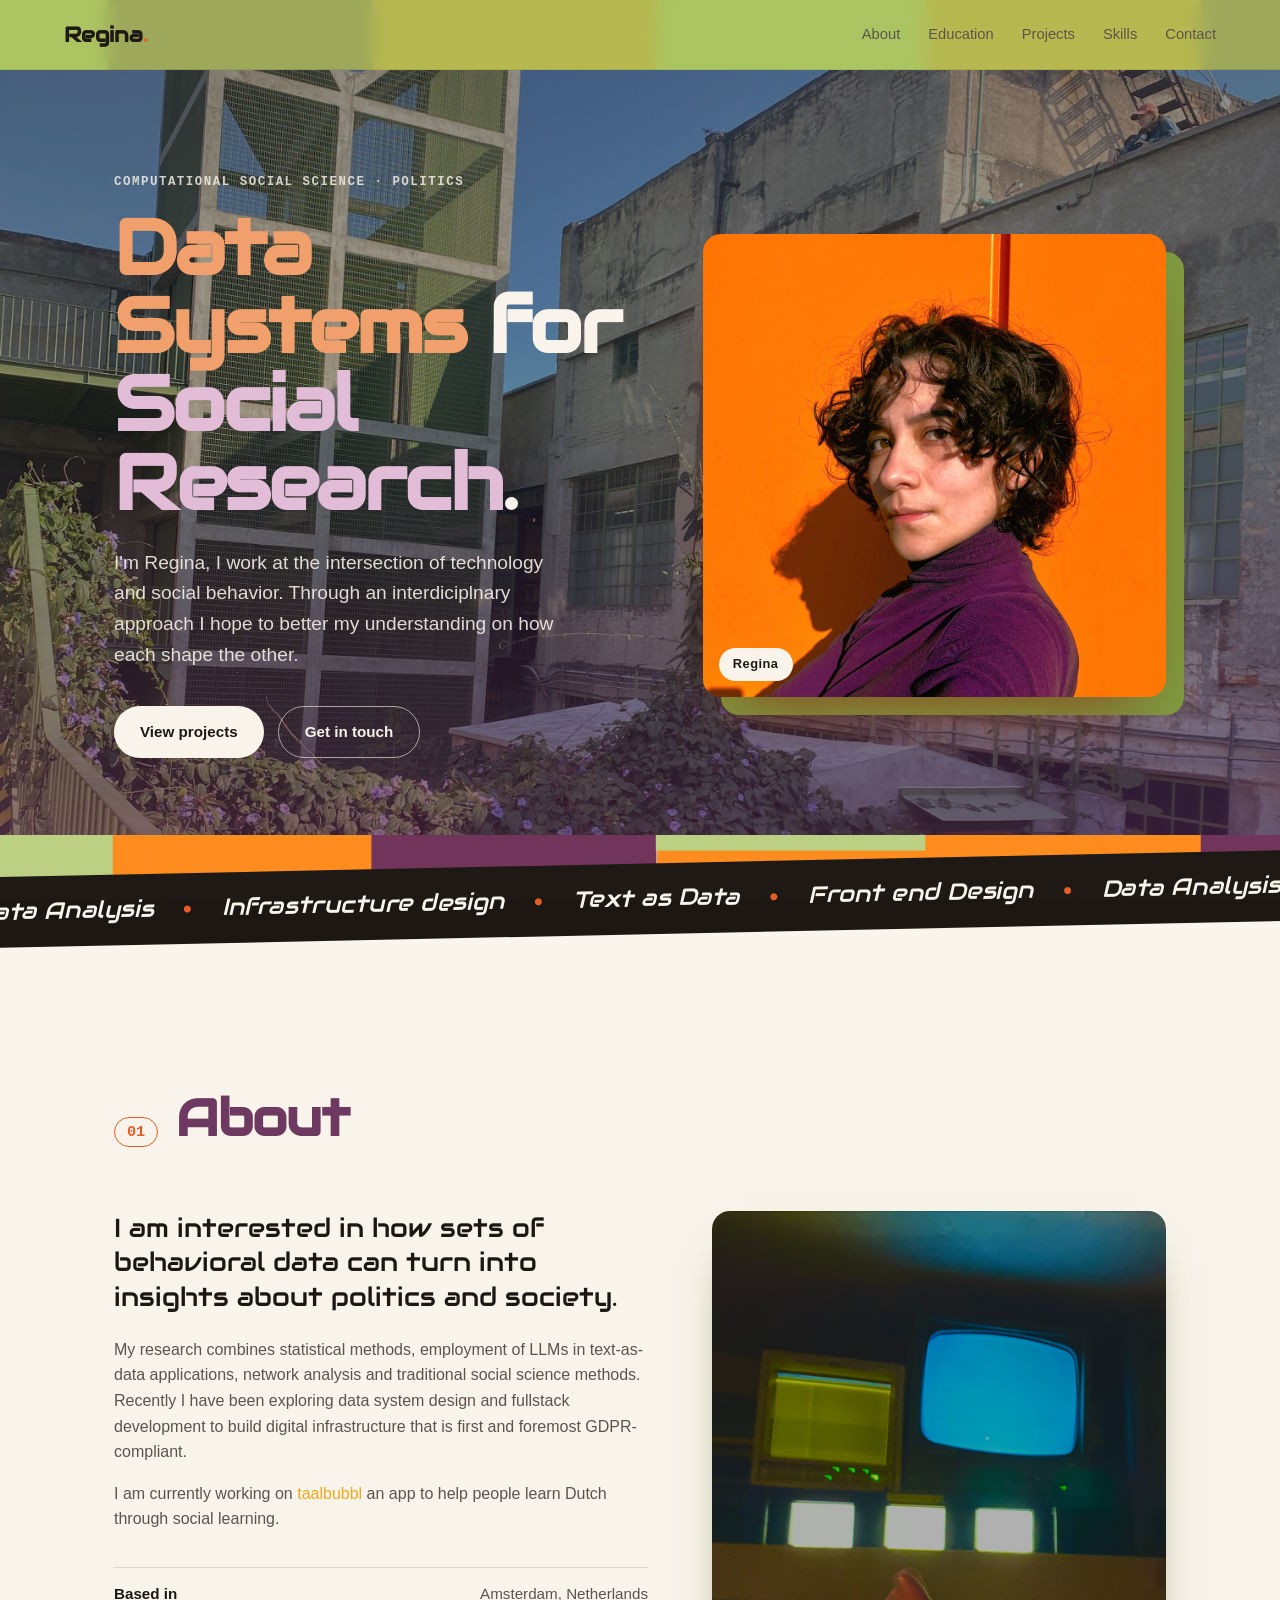
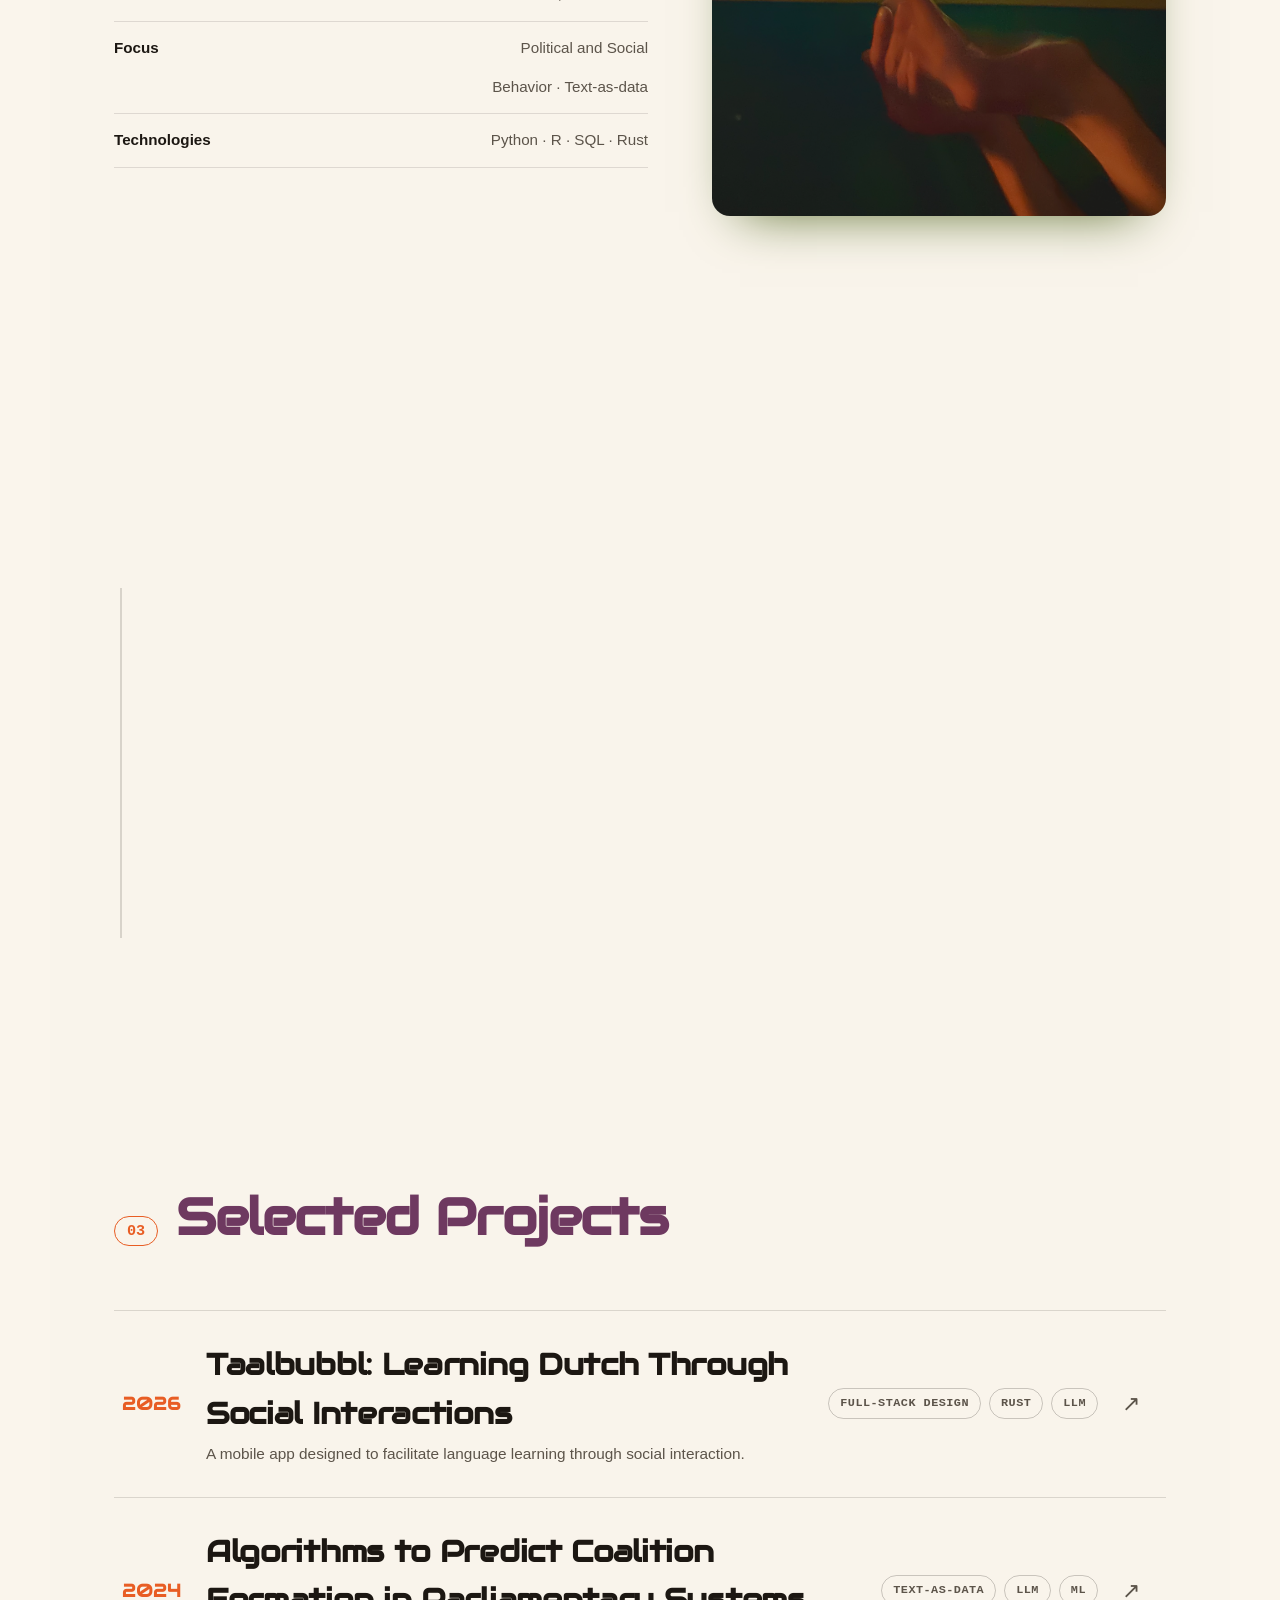
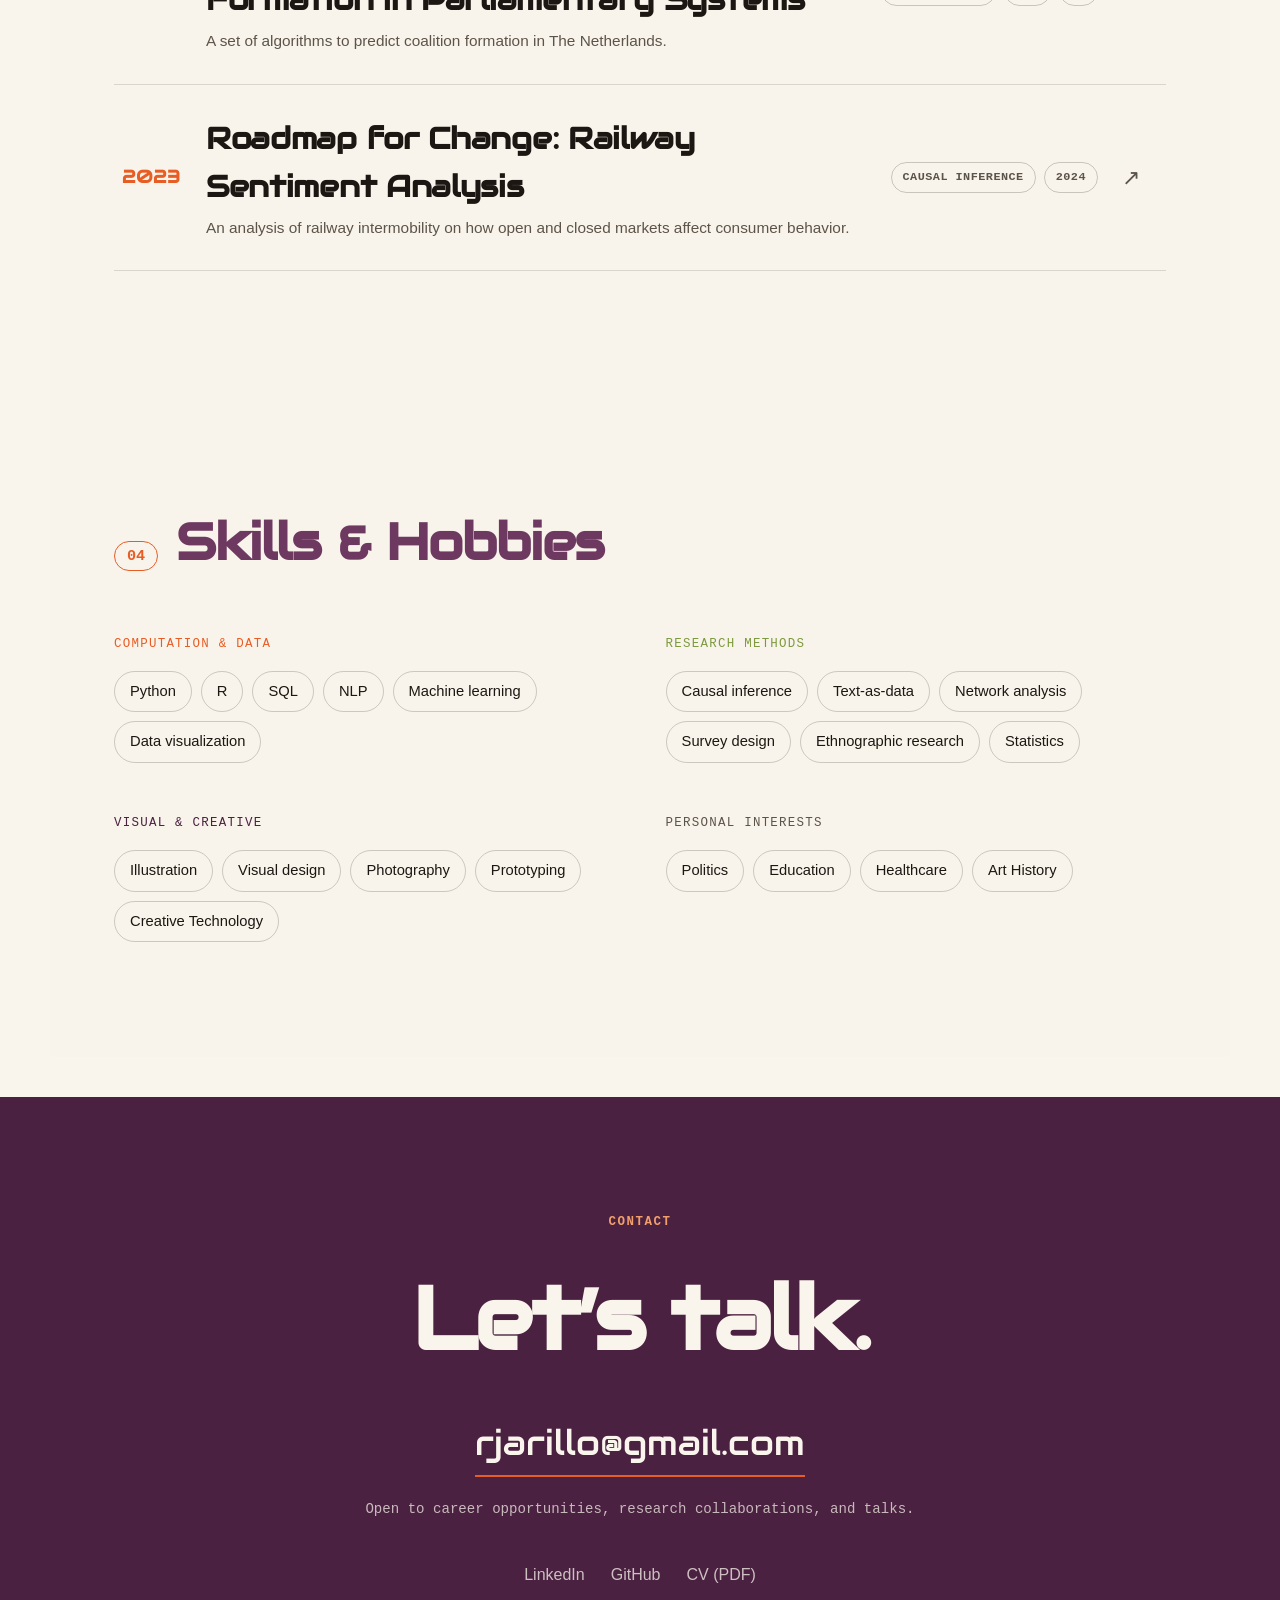
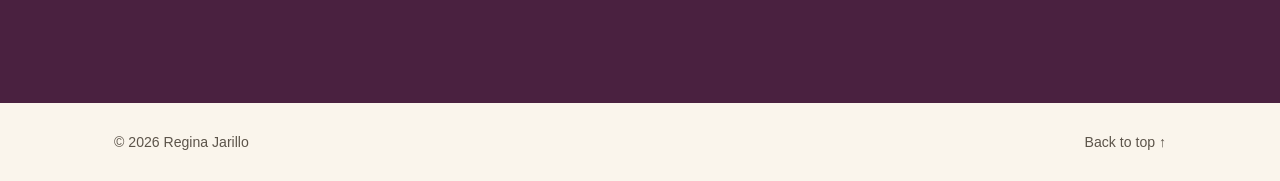
==== index.html @ 723997cf "Move site files to repo root and fix asset paths Moves index.html, styles.css, script.js, and comput" ====
<!DOCTYPE html>
<html lang="en">
<head>
  <meta charset="UTF-8" />
  <meta name="viewport" content="width=device-width, initial-scale=1.0" />
  <title>Regina — Computational Social Science & Politics</title>
  <meta name="description" content="Regina — researcher in computational social science and politics" />
<link rel="preconnect" href="https://fonts.googleapis.com">
<link rel="preconnect" href="https://fonts.gstatic.com" crossorigin>
<link href="https://fonts.googleapis.com/css2?family=Audiowide&display=swap" rel="stylesheet">
  <link rel="stylesheet" href="styles.css" />
</head>
<body>
  <!-- Ink cursor: a trail of dots melted together by an SVG gooey filter,
       so the cursor stretches like ink (technique from Ricardo Mendieta's
       "Ink Cursor"). Dots are generated in script.js. -->
  <svg class="goo-defs" width="0" height="0" aria-hidden="true">
    <defs>
      <filter id="goo">
        <feGaussianBlur in="SourceGraphic" stdDeviation="11" result="blur" />
        <feColorMatrix in="blur" mode="matrix"
          values="1 0 0 0 0  0 1 0 0 0  0 0 1 0 0  0 0 0 35 -15" result="goo" />
        <feComposite in="SourceGraphic" in2="goo" operator="atop" />
      </filter>
    </defs>
  </svg>
  <div class="ink" aria-hidden="true"></div>

  <!-- ===== NAV ===== -->
  <header class="nav" id="top">
 <a class="nav__brand" href="#">Regina<span>.</span></a>
    <nav class="nav__links" aria-label="Primary">
      <span class="nav__slider" aria-hidden="true"></span>
      <a href="#about">About</a>
      <a href="#education">Education</a>
      <a href="#projects">Projects</a>
      <a href="#skills">Skills</a>
      <a href="#contact">Contact</a>
    </nav>
    <button class="nav__toggle" aria-label="Toggle menu" aria-expanded="false">
      <span></span><span></span>
    </button>
  </header>

  <main>
    <!-- ===== HERO ===== (dark — building photo background) -->
    <section class="hero" id="hero" data-cursor="light">
      <div class="hero__inner">
        <div class="hero__text reveal">
          <p class="eyebrow">Computational Social Science · Politics</p>
          <h1 class="hero__title">
            
            <span class="ink-orange">Data Systems</span>
            <span class="ink-green"></span> for
            <span class="ink-purple">Social Research</span>.
          </h1>
          <p class="hero__lede">
            I'm Regina, I work at the intersection of technology and social behavior. Through an interdiciplnary approach I hope to better my understanding on how each shape the other.
          </p>
          <div class="hero__actions">
            <a class="btn btn--solid" href="#projects">View projects</a>
            <a class="btn btn--ghost" href="#contact">Get in touch</a>
          </div>
        </div>
        <figure class="hero__media reveal">
          <img src="assets/portrait.jpeg" alt="Portrait of Regina" />
          <figcaption>Regina</figcaption>
        </figure>
      </div>
    </section>

    <!-- ===== MARQUEE STRIP ===== -->
    <div class="marquee" aria-hidden="true">
      <div class="marquee__track">
        <span>Data Analysis</span><span class="dot">●</span>
        <span>Infrastructure design</span><span class="dot">●</span>
        <span>Text as Data</span><span class="dot">●</span>
        <span>Front end Design</span><span class="dot">●</span>
        <span>Data Analysis</span><span class="dot">●</span>
        <span>Political Behavior</span><span class="dot">●</span>
        <span>Text as Data</span><span class="dot">●</span>
        <span>Digital Systems</span><span class="dot">●</span>
      </div>
    </div>

    <!-- ===== ABOUT ===== -->
    <section class="about" id="about">
      <div class="section-head reveal">
        <span class="section-num">01</span>
        <h2>About</h2>
      </div>
      <div class="about__grid">
        <div class="about__body reveal">
          <p class="lead">
            I am interested in how
          sets of behavioral data can turn into insights about politics and society. 
          
    
          </p>
          <p>
            My research combines statistical methods, employment of LLMs in text-as-data applications, network
            analysis and traditional social science methods. Recently I have been exploring data system design and fullstack development to build digital infrastructure that is first and foremost GDPR-compliant.
          </p>
         <p>
  I am currently working on <a href="https://taalbubbl.org" style="color: #f4a81b;">taalbubbl</a> an app to help people learn Dutch through social learning.
</p>
          <ul class="about__facts">
            <li><strong>Based in</strong><span>Amsterdam, Netherlands</span></li>
            <li><strong>Focus</strong><span>Political and Social <Blockquote></Blockquote>Behavior · Text-as-data</span></li>
            <li><strong>Technologies</strong><span>Python · R · SQL · Rust</span></li>
          </ul>
        </div>
        <figure class="about__media reveal">
          <img src="computer.png" alt="Architectural detail — green tower and ivy" />

        </figure>
      </div>
    </section>

    <!-- ===== ACADEMIC TRAJECTORY (where & what I studied) ===== -->
    <section class="education" id="education">
      <div class="section-head reveal">
        <span class="section-num">02</span>
        <h2>Academic trajectory</h2>
      </div>
      <!-- EDIT each entry: years, degree, field, university, city, and a one-line
           note. Add/remove <li> blocks freely. Listed most recent first. -->
      <ol class="timeline">
        <li class="timeline__item reveal">
          <span class="timeline__year">2023 — 2026</span>
          <div class="timeline__body">
            <h3>BA, Computational Social Science</h3>
            <p class="timeline__place">University of Amsterdam · Amsterdam, Netherlands</p>
            <p class="timeline__note">Thesis: One Task a Day keeps English Away: How Facilitated L2 Contact via an App Affects Willingness to Communicate in Dutch</p>
          </div>
        </li>
        <li class="timeline__item reveal">
          <span class="timeline__year">2021 — 2023</span>
          <div class="timeline__body">
            <h3>BA, Political Science</h3>
            <p class="timeline__place">University of Amsterdam · Amsterdam, Netherlands</p>
            <p class="timeline__note"> Thesis: Affective Polarization Towards the Redistributive Role of State:
 A Study of Mexico’s Welfare Policy on Healthcare
</p>
          </div>
      </ol>
    </section>

    <!-- ===== SELECTED WORK ===== -->
    <section class="projects" id="projects">
      <div class="section-head reveal">
        <span class="section-num">03</span>
        <h2>Selected Projects</h2>
      </div>
      <div class="fill">
        <!-- EDIT each project — fill the [brackets], link to the paper/repo/demo -->
        <a class="project reveal" href="https://taalbubbl.org">
          <div class="project__index">2026</div>
          <div class="project__main">
            <h3>Taalbubbl: Learning Dutch Through Social Interactions</h3>
            <p>A mobile app designed to facilitate language learning through social interaction.</p>
          </div>
          <div class="project__meta">
            <span class="tag">Full-stack design</span>
            <span class="tag">Rust</span>
            <span class="tag">LLM</span>
          </div>
          <span class="project__arrow" aria-hidden="true">↗</span>
        </a>
        <a class="project reveal" href="https://merijnvervoorn.com/coalitie-voorspeller/index.html">
          <div class="project__index">2024</div>
          <div class="project__main">
            <h3>Algorithms to Predict Coalition Formation in Parliamentary Systems</h3>
            <p>A set of algorithms to predict coalition formation in The Netherlands.</p>
          </div>
          <div class="project__meta">
            <span class="tag">Text-as-data</span>
            <span class="tag">LLM</span>
            <span class="tag">ML</span>
          </div>
          <span class="project__arrow" aria-hidden="true">↗</span>
        </a>
        <a class="project reveal" href="https://drive.google.com/file/d/16ubrWkFEtHLSNX_Zz8u0M3EEbHsmztEa/view?usp=sharing">
          <div class="project__index">2023</div>
          <div class="project__main">
            <h3>Roadmap for Change: Railway Sentiment Analysis</h3>
            <p>An analysis of railway intermobility on how open and closed markets affect consumer behavior.</p>
          </div>
          <div class="project__meta">
            <span class="tag">Causal inference</span>
            <span class="tag">2024</span>
          </div>
          <span class="project__arrow" aria-hidden="true">↗</span>
        </a>
      </div>
    </section>

    <!-- ===== WRITING ===== -->
    <section class="skills" id="skills">
      <div class="section-head reveal">
        <span class="section-num">04</span>
        <h2>Skills &amp; Hobbies</h2>
      </div>
      <div class="skills__grid">
        <!-- EDIT freely: rename a group, add/remove tags. -->
        <div class="skillset reveal">
          <p class="skillset__label">Computation &amp; data</p>
          <ul class="skillset__tags">
            <li>Python</li>
            <li>R</li>
            <li>SQL</li>
            <li>NLP</li>
            <li>Machine learning</li>
            <li>Data visualization</li>
          </ul>
        </div>
        <div class="skillset reveal">
          <p class="skillset__label">Research methods</p>
          <ul class="skillset__tags">
            <li>Causal inference</li>
            <li>Text-as-data</li>
            <li>Network analysis</li>
            <li>Survey design</li>
             <li>Ethnographic research</li>
            <li>Statistics</li>
          </ul>
        </div>
        <div class="skillset reveal">
          <!-- your art, framed as a professional asset -->
          <p class="skillset__label">Visual &amp; creative</p>
          <ul class="skillset__tags">
            <li>Illustration</li>
            <li>Visual design</li>
            <li>Photography</li>
            <li>Prototyping</li>
            <li>Creative Technology</li>
          </ul>
        </div>
        <div class="skillset reveal">
          <p class="skillset__label">Personal interests</p>
          <ul class="skillset__tags">
            <!-- EDIT: your personal interests -->
            <li>Politics</li>
            <li>Education</li>
            <li>Healthcare</li>
            <li>Art History</li>
          </ul>
        </div>
      </div>
    </section>

    <!-- ===== CONTACT ===== (dark — purple) -->
    <section class="contact" id="contact" data-cursor="light">
      <div class="contact__inner reveal">
        <p class="eyebrow">Contact</p>
        <h2 class="contact__title">Let’s talk.</h2>
        <a class="contact__email" href="mailto:rjarillo@gmail.com">rjarillo@gmail.com</a>
        <p class="contact__sub">Open to career opportunities, research collaborations, and talks.</p>
        <div class="contact__links">
          <a href="https://www.linkedin.com/in/regina-jarillo-romo-001210226/">LinkedIn</a>
          <a href="https://github.com/rjrllo03">GitHub</a>
          <a href="https://drive.google.com/file/d/1Y-XHXskvErXxbnKcAnK-k9elNniEUMth/view?usp=sharing">CV (PDF)</a>
        </div>
      </div>
    </section>
  </main>

  <footer class="footer">
    <span>© <span id="year"></span> Regina Jarillo</span>
    <a href="#">Back to top ↑</a>
  </footer>

  <script src="script.js"></script>
</body>
</html>
---- styles.css ----
/* ============================================================
   Regina — Portfolio
   Palette pulled from the two photos:
   orange wall, aubergine turtleneck, green tower + ivy.
   ============================================================ */

:root {
  --orange: #e85d24;
  --orange-soft: #f2a06b;
  --purple: #4a2140;
  --purple-soft: #6e3960;
  --green: #7d9a3e;
  --green-soft: #a8c25a;
  --cream: #faf5ec;
  --cream-2: #f3ebdc;
  --ink: #1c1712;
  --ink-soft: #5c544a;

  --maxw: 1180px;
  --pad: clamp(20px, 5vw, 64px);
  --radius: 18px;

  --serif: "Audiowide", Georgia, "Times New Roman", serif;
  --sans: "Inter", -apple-system, BlinkMacSystemFont, "Segoe UI", sans-serif;
  --mono: "Space Mono", "SFMono-Regular", Menlo, monospace;
}

* { box-sizing: border-box; }

html { scroll-behavior: smooth; }

body {
  margin: 0;
  font-family: var(--sans);
  background-color: var(--cream);
  background-image:
    linear-gradient(color-mix(in srgb, var(--cream) 10%, transparent), color-mix(in srgb, var(--cream) 10%, transparent)),
    url("assets/stripes.svg");
  background-size: cover, 1600px auto;
  background-position: top center, top center;
  background-repeat: no-repeat, repeat-y;
  background-attachment: fixed, fixed;
  color: var(--ink);
  -webkit-font-smoothing: antialiased;
  line-height: 1.6;
  overflow-x: hidden;
}

/* subtle paper grain */
body::before {
  content: "";
  position: fixed;
  inset: 0;
  pointer-events: none;
  z-index: 9999;
  opacity: 0.035;
  background-image: url("data:image/svg+xml,%3Csvg xmlns='http://www.w3.org/2000/svg' width='120' height='120'%3E%3Cfilter id='n'%3E%3CfeTurbulence type='fractalNoise' baseFrequency='0.9' numOctaves='3'/%3E%3C/filter%3E%3Crect width='100%25' height='100%25' filter='url(%23n)'/%3E%3C/svg%3E");
}

img { max-width: 100%; display: block; }

a { color: inherit; text-decoration: none; }

::selection { background: var(--orange); color: var(--green-soft); }

/* ---------- accent text ---------- */
.ink-orange { color: var(--orange); }
.ink-green  { color: var(--green); }
.ink-purple { color: var(--purple); }

.eyebrow {
  font-size: 0.78rem;
  letter-spacing: 0.22em;
  text-transform: uppercase;
  font-weight: 600;
  color: var(--ink-soft);
  margin: 0 0 1rem;
}

/* ============================================================
   NAV
   ============================================================ */
.nav {
  position: sticky;
  top: 0;
  z-index: 100;
  display: flex;
  align-items: center;
  justify-content: space-between;
  padding: 18px var(--pad);
  background: color-mix(in srgb, var(--green-soft) 82%, transparent);
  backdrop-filter: blur(10px);
  border-bottom: 1px solid color-mix(in srgb, var(--ink) 8%, transparent);
}
.nav__brand {
  
  font-family: var(--serif);
  font-weight: 600;
  font-size: 1.3rem;
  letter-spacing: -0.01em;
  color: var(--softpurple);}
  

  .nav__brand span { color: var(--orange); }

.nav__links {
  display: flex;
  gap: 28px;
  font-size: 0.92rem;
  font-weight: 500;
}
.nav__links a {
  position: relative;
  color: var(--ink-soft);
  transition: color 0.2s;
}
.nav__links a::after {
  content: "";
  position: absolute;
  left: 0; bottom: -4px;
  width: 0; height: 2px;
  background: var(--orange);
  transition: width 0.25s ease;
}
.nav__links a:hover { color: var(--ink); }
.nav__links a:hover::after { width: 100%; }

.nav__toggle {
  display: none;
  flex-direction: column;
  gap: 5px;
  background: none;
  border: 0;
  cursor: pointer;
  padding: 6px;
}
.nav__toggle span {
  width: 24px; height: 2px;
  background: var(--ink);
  transition: transform 0.3s, opacity 0.3s;
}

/* ============================================================
   HERO
   ============================================================ */
.hero {
  position: relative;
  isolation: isolate;
  overflow: hidden;
  background-image: url("assets/building.jpg");
  background-size: cover;
  background-position: 50% 32%;
  max-width: none;
  padding: 0;
}
.hero::before {
  /* dark scrim so text stays readable over the building photo */
  content: "";
  position: absolute;
  inset: 0;
  z-index: 0;
  background: linear-gradient(
    180deg,
    rgba(28, 23, 18, 0.5) 0%,
    rgba(28, 23, 18, 0.42) 45%,
    rgba(74, 33, 64, 0.66) 100%
  );
}
.hero__inner {
  position: relative;
  z-index: 1;
  max-width: var(--maxw);
  margin: 0 auto;
  padding: clamp(48px, 8vw, 110px) var(--pad) clamp(40px, 6vw, 80px);
  display: grid;
  grid-template-columns: 1.05fr 0.95fr;
  gap: clamp(32px, 6vw, 80px);
  align-items: center;
}
.hero__title {
  font-family: var(--serif);
  font-weight: 600;
  font-size: clamp(2.6rem, 6vw, 5rem);
  line-height: 1.02;
  letter-spacing: -0.025em;
  margin: 0 0 1.6rem;
}
.hero__lede {
  font-size: clamp(1.05rem, 1.5vw, 1.25rem);
  color: var(--ink-soft);
  max-width: 42ch;
  margin: 0 0 2.2rem;
}
.hero__actions { display: flex; gap: 14px; flex-wrap: wrap; }

.btn {
  display: inline-flex;
  align-items: center;
  padding: 13px 26px;
  border-radius: 100px;
  font-weight: 600;
  font-size: 0.95rem;
  transition: transform 0.18s ease, background 0.2s, color 0.2s;
}
.btn:hover { transform: translateY(-2px); }
.btn--solid { background: var(--ink); color: var(--cream); }
.btn--solid:hover { background: var(--orange); }
.btn--ghost {
  border: 1.5px solid color-mix(in srgb, var(--ink) 25%, transparent);
  color: var(--ink);
}
.btn--ghost:hover { border-color: var(--ink); background: var(--ink); color: var(--cream); }

.hero__media {
  margin: 0;
  position: relative;
}
.hero__media img {
  width: 100%;
  border-radius: var(--radius);
  aspect-ratio: 1 / 1;
  object-fit: cover;
  box-shadow: 0 30px 60px -30px color-mix(in srgb, var(--orange) 60%, black);
}
.hero__media::before {
  /* offset color block behind the portrait */
  content: "";
  position: absolute;
  inset: 18px -18px -18px 18px;
  border-radius: var(--radius);
  background: var(--green);
  z-index: -1;
}
.hero__media figcaption {
  position: absolute;
  bottom: 16px; left: 16px;
  background: var(--cream);
  color: var(--ink);
  font-size: 0.8rem;
  font-weight: 600;
  letter-spacing: 0.04em;
  padding: 6px 14px;
  border-radius: 100px;
}

/* hero text contrast over the building background */
.hero .eyebrow { color: rgba(250, 245, 236, 0.82); }
.hero__title { color: var(--cream); }
.hero .ink-orange { color: var(--orange-soft); }
.hero .ink-green { color: var(--green-soft); }
.hero .ink-purple { color: #e3bdd8; }
.hero__lede { color: rgba(250, 245, 236, 0.88); }
.hero .btn--solid { background: var(--cream); color: var(--ink); }
.hero .btn--solid:hover { background: var(--orange); color: var(--cream); }
.hero .btn--ghost { border-color: rgba(250, 245, 236, 0.6); color: var(--cream); }
.hero .btn--ghost:hover { background: var(--cream); color: var(--ink); border-color: var(--cream); }

/* ============================================================
   MARQUEE
   ============================================================ */
.marquee {
  background: var(--ink);
  color: var(--cream);
  padding: 16px 0;
  overflow: hidden;
  white-space: nowrap;
  transform: rotate(-1.2deg) scale(1.04);
  margin: 30px 0;
}
.marquee__track {
  display: inline-flex;
  align-items: center;
  gap: 28px;
  font-family: var(--serif);
  font-size: 1.4rem;
  font-style: italic;
  animation: scroll 26s linear infinite;
}
.marquee__track span { padding-left: 0; }
.marquee .dot { color: var(--orange); font-size: 0.7em; }
@keyframes scroll {
  to { transform: translateX(-50%); }
}

/* ============================================================
   SECTION SCAFFOLD
   ============================================================ */
section { max-width: var(--maxw); margin: 0 auto; padding: clamp(56px, 9vw, 120px) var(--pad); }
.marquee { max-width: none; }

/* floating cream containers over the striped wash */
.about, .education, .projects, .skills {
  background: color-mix(in srgb, var(--cream) 85%, transparent);
  margin: 0px auto;
}

.section-head {
  display: flex;
  align-items: baseline;
  gap: 18px;
  margin-bottom: clamp(28px, 4vw, 52px);
}
.section-num {
  font-family: var(--serif);
  font-size: 0.95rem;
  font-weight: 600;
  color: var(--orange);
  border: 1.5px solid var(--orange);
  border-radius: 100px;
  padding: 2px 12px;
}
.section-head h2 {
  font-family: var(--serif);
  font-weight: 600;
  font-size: clamp(2rem, 4vw, 3.2rem);
  letter-spacing: -0.02em;
  margin: 0;
   color: var(--purple-soft);
}

/* ---------- ABOUT ---------- */
.about__grid {
  display: grid;
  grid-template-columns: 1fr 0.85fr;
  gap: clamp(32px, 5vw, 72px);
  align-items: start;
}
.about__body .lead {
  font-family: var(--serif);
  font-size: clamp(1.3rem, 2vw, 1.7rem);
  line-height: 1.35;
  color: var(--ink);
  margin: 0 0 1.4rem;
}
.about__body p { color: var(--ink-soft); }
.about__facts {
  list-style: none;
  padding: 0;
  margin: 2.2rem 0 0;
  border-top: 1px solid color-mix(in srgb, var(--ink) 12%, transparent);
}
.about__facts li {
  display: flex;
  justify-content: space-between;
  gap: 16px;
  padding: 14px 0;
  border-bottom: 1px solid color-mix(in srgb, var(--ink) 12%, transparent);
  font-size: 0.95rem;
}
.about__facts strong { font-weight: 600; }
.about__facts span { color: var(--ink-soft); text-align: right; }

.about__media { margin: 0; }
.about__media img {
  width: 100%;
  border-radius: var(--radius);
  aspect-ratio: 3 / 4;
  object-fit: cover;
  box-shadow: 0 24px 50px -28px color-mix(in srgb, var(--green) 70%, black);
}
.about__media figcaption {
  font-size: 0.82rem;
  color: var(--ink-soft);
  margin-top: 12px;
  font-style: italic;
}

/* ---------- RESEARCH CARDS ---------- */
.cards {
  display: grid;
  grid-template-columns: repeat(3, 1fr);
  gap: 20px;
}
.card {
  border-radius: var(--radius);
  padding: 32px 28px 36px;
  min-height: 230px;
  display: flex;
  flex-direction: column;
  justify-content: flex-end;
  color: var(--cream);
  position: relative;
  overflow: hidden;
  transition: transform 0.25s ease;
}
.card:hover { transform: translateY(-6px); }
.card h3 {
  font-family: var(--serif);
  font-size: 1.5rem;
  font-weight: 600;
  margin: 0 0 0.5rem;
}
.card p { margin: 0; opacity: 0.92; font-size: 0.96rem; }
.card::after {
  content: "";
  position: absolute;
  top: -40px; right: -40px;
  width: 130px; height: 130px;
  border-radius: 50%;
  background: rgba(255, 255, 255, 0.12);
}
.card--orange { background: var(--orange); }
.card--green  { background: var(--green); }
.card--purple { background: var(--purple); }

/* ---------- WORK / PROJECTS ---------- */
.fill { border-top: 1px solid color-mix(in srgb, var(--ink) 14%, transparent); }
.project {
  display: grid;
  grid-template-columns: 60px 1fr auto 36px;
  align-items: center;
  gap: 24px;
  padding: 30px 8px;
  border-bottom: 1px solid color-mix(in srgb, var(--ink) 14%, transparent);
  transition: padding 0.25s ease, background 0.25s ease;
}
.project:hover {
  padding-left: 24px;
  padding-right: 24px;
  background: var(--cream-2);
}
.project__index {
  font-family: var(--serif);
  font-size: 1.1rem;
  color: var(--orange);
  font-weight: 600;
}
.project__main h3 {
  font-family: var(--serif);
  font-size: clamp(1.3rem, 2.4vw, 1.9rem);
  font-weight: 600;
  margin: 0 0 0.25rem;
  letter-spacing: -0.01em;
}
.project__main p { margin: 0; color: var(--ink-soft); font-size: 0.96rem; }
.project__meta { display: flex; gap: 8px; }
.tag {
  font-size: 0.74rem;
  font-weight: 600;
  letter-spacing: 0.04em;
  text-transform: uppercase;
  padding: 5px 11px;
  border-radius: 100px;
  border: 1.5px solid color-mix(in srgb, var(--ink) 22%, transparent);
  color: var(--ink-soft);
  white-space: nowrap;
}
.project__arrow {
  font-size: 1.4rem;
  color: var(--ink-soft);
  transition: transform 0.25s ease, color 0.25s ease;
}
.project:hover .project__arrow { transform: translate(4px, -4px); color: var(--orange); }

/* ---------- WRITING ---------- */
.writing__list { list-style: none; padding: 0; margin: 0; }
.writing__list li {
  display: grid;
  grid-template-columns: 90px 1fr auto;
  gap: 24px;
  align-items: baseline;
  padding: 22px 8px;
  border-bottom: 1px solid color-mix(in srgb, var(--ink) 12%, transparent);
  transition: background 0.2s;
}
.writing__list li:hover { background: var(--cream-2); }
.writing__year { font-family: var(--serif); color: var(--green); font-weight: 600; }
.writing__title { font-size: 1.08rem; font-weight: 500; }
.writing__where { color: var(--ink-soft); font-size: 0.9rem; font-style: italic; }

/* ---------- CONTACT ---------- */
.contact {
  max-width: none;
  background: var(--purple);
  color: var(--cream);
  margin-top: 40px;
}
.contact__inner {
  max-width: var(--maxw);
  margin: 0 auto;
  text-align: center;
}
.contact .eyebrow { color: var(--orange-soft); }
.contact__title {
  font-family: var(--serif);
  font-size: clamp(2.6rem, 7vw, 5.5rem);
  font-weight: 600;
  letter-spacing: -0.03em;
  margin: 0 0 1.6rem;
}
.contact__email {
  display: inline-block;
  font-family: var(--serif);
  font-size: clamp(1.4rem, 3vw, 2.2rem);
  border-bottom: 2px solid var(--orange);
  padding-bottom: 4px;
  transition: color 0.2s;
}
.contact__email:hover { color: var(--orange-soft); }
.contact__links {
  display: flex;
  justify-content: center;
  flex-wrap: wrap;
  gap: 26px;
  margin-top: 2.6rem;
  font-weight: 500;
}
.contact__links a {
  color: color-mix(in srgb, var(--cream) 75%, transparent);
  transition: color 0.2s;
}
.contact__links a:hover { color: var(--cream); }

/* ---------- FOOTER ---------- */
.footer {
  display: flex;
  justify-content: space-between;
  align-items: center;
  padding: 28px var(--pad);
  font-size: 0.88rem;
  color: var(--ink-soft);
  max-width: var(--maxw);
  margin: 0 auto;
}
.footer a:hover { color: var(--orange); }

/* ============================================================
   REVEAL ANIMATION
   ============================================================ */
.reveal {
  opacity: 0;
  transform: translateY(28px);
  transition: opacity 0.7s cubic-bezier(0.16, 1, 0.3, 1),
              transform 0.7s cubic-bezier(0.16, 1, 0.3, 1);
}
.reveal.is-visible { opacity: 1; transform: none; }

@media (prefers-reduced-motion: reduce) {
  .reveal { opacity: 1; transform: none; transition: none; }
  .marquee__track { animation: none; }
  html { scroll-behavior: auto; }
}

/* ============================================================
   RESPONSIVE
   ============================================================ */
@media (max-width: 880px) {
  .hero__inner { grid-template-columns: 1fr; }
  .hero__media { max-width: 460px; }
  .about__grid { grid-template-columns: 1fr; }
  .cards { grid-template-columns: 1fr; }

  .nav { padding: 12px var(--pad); }
  .nav__brand { font-size: 1.15rem; }

  .nav__links {
    position: fixed;
    inset: 66px 14px auto 14px;
    flex-direction: column;
    gap: 2px;
    background: var(--purple-soft);
    border-bottom: none;
    border-radius: var(--radius);
    box-shadow: 0 24px 50px -20px color-mix(in srgb, var(--ink) 45%, transparent);
    padding: 8px;
    transform: translateY(-14px) scale(0.97);
    opacity: 0;
    pointer-events: none;
    transition: transform 0.25s ease, opacity 0.2s ease;
  }
  .nav__links.is-open { transform: translateY(0) scale(1); opacity: 1; pointer-events: auto; }
  .nav__links a {
    padding: 13px 14px;
    border-bottom: none;
    border-radius: calc(var(--radius) - 8px);
    color: var(--cream);
    transition: background 0.2s ease, color 0.2s ease;
  }
  .nav__links a:hover, .nav__links a:active {
    background: color-mix(in srgb, var(--cream) 22%, transparent);
    color: var(--cream);
  }
  .nav__toggle { display: flex; }
  .nav__toggle.is-open span:first-child { transform: translateY(7px) rotate(45deg); }
  .nav__toggle.is-open span:last-child { transform: translateY(-7px) rotate(-45deg); }
}

@media (max-width: 560px) {
  .project { grid-template-columns: 1fr auto; gap: 12px; }
  .project__index, .project__arrow { display: none; }
  .project__meta { grid-column: 1 / -1; }
  .writing__list li { grid-template-columns: 60px 1fr; }
  .writing__where { grid-column: 2; }
}

/* ============================================================
   REFINED ADDITIONS — cursor + technical polish
   ============================================================ */

/* Ink Cursor (à la Ricardo Mendieta): a long trail of dots that follow the
   mouse with lag. The container's SVG gooey filter (#goo) melts overlapping
   dots into one liquid shape — so the cursor stretches like ink when moving
   and snaps back to a blob when still. The ink is green, and turns orange
   while hovering a clickable element. */
.goo-defs { position: absolute; width: 0; height: 0; overflow: hidden; }

.ink {
  position: fixed;
  inset: 0;
  pointer-events: none;
  z-index: 10000;
  filter: url(#goo);
  opacity: 0;
  transition: opacity 0.3s ease;
}
.ink.is-visible { opacity: .8; }
.ink__dot {
  position: absolute;
  top: 0; left: 0;
  border-radius: 50%;
  background: var(--green);
  transition: background 0.3s ease;
  will-change: transform;
}
/* clickable elements flip the ink from green to orange */
.ink.is-hover .ink__dot { background: var(--orange); opacity: .5; }

/* hide the native cursor only while the custom one is active */
html.has-custom-cursor,
html.has-custom-cursor * { cursor: none !important; }

@media (hover: none) { .ink { display: none; } }
@media (prefers-reduced-motion: reduce) { .ink { display: none; } }

/* subtle monospace accents — a quiet computational signal */
.eyebrow { font-family: var(--mono); text-transform: uppercase; letter-spacing: 0.12em; }
.section-num { font-family: var(--mono); }
.tag { font-family: var(--mono); }

/* contact subline */
.contact__sub {
  font-family: var(--mono);
  font-size: 0.88rem;
  color: color-mix(in srgb, var(--cream) 72%, transparent);
  margin: 1.3rem 0 0;
}

/* ============================================================
   STICKY SLIDER NAV (inspired by Ettrics' "Sticky Slider Navigation")
   ============================================================ */
@media (min-width: 881px) { .nav__links { position: relative; } }
/* the single sliding bar replaces the per-link hover underline */
.nav__links a::after { display: none; }
.nav__links a { transition: color 0.2s; }
.nav__links a.is-active { color: var(--ink); }

.nav__slider {
  position: absolute;
  left: 0;
  bottom: -7px;
  height: 3px;
  width: 0;
  border-radius: 3px;
  background: var(--orange);
  opacity: 0;
  pointer-events: none;
  transition: left 0.38s cubic-bezier(0.22, 1, 0.36, 1),
              width 0.38s cubic-bezier(0.22, 1, 0.36, 1),
              opacity 0.25s ease;
}
.nav__slider.is-on { opacity: 1; }

/* a touch more presence once you scroll past the top */
.nav { transition: box-shadow 0.3s ease, background 0.3s ease; }
.nav.is-scrolled { box-shadow: 0 10px 30px -18px color-mix(in srgb, var(--ink) 60%, transparent); }

@media (hover: none) { .nav__slider { display: none; } }
@media (max-width: 880px) { .nav__slider { display: none; } }

/* ============================================================
   ACADEMIC TRAJECTORY — education timeline (replaces research cards)
   ============================================================ */
.timeline {
  list-style: none;
  margin: 0;
  padding: 0;
  position: relative;
  max-width: 760px;
}
.timeline::before {
  content: "";
  position: absolute;
  left: 6px; top: 8px; bottom: 8px;
  width: 2px;
  background: color-mix(in srgb, var(--ink) 15%, transparent);
}
.timeline__item {
  position: relative;
  padding: 0 0 clamp(26px, 4vw, 42px) clamp(30px, 5vw, 52px);
}
.timeline__item:last-child { padding-bottom: 0; }
.timeline__item::before {
  /* the marker dot, cycling through the photo palette */
  content: "";
  position: absolute;
  left: 0; top: 7px;
  width: 14px; height: 14px;
  border-radius: 50%;
  background: var(--orange);
  border: 3px solid var(--cream);
  box-shadow: 0 0 0 2px var(--orange);
}
.timeline__item:nth-child(3n + 2)::before { background: var(--green); box-shadow: 0 0 0 2px var(--green); }
.timeline__item:nth-child(3n + 3)::before { background: var(--purple); box-shadow: 0 0 0 2px var(--purple); }
.timeline__year {
  font-family: var(--mono);
  font-size: 0.82rem;
  color: var(--ink-soft);
  letter-spacing: 0.02em;
}
.timeline__body h3 {
  font-family: var(--serif);
  font-size: clamp(1.3rem, 2.2vw, 1.8rem);
  font-weight: 600;
  letter-spacing: -0.01em;
  margin: 0.35rem 0 0.3rem;
}
.timeline__place { margin: 0 0 0.35rem; font-weight: 600; }
.timeline__note { margin: 0; color: var(--ink-soft); font-size: 0.98rem; }

/* ============================================================
   SKILLS & HOBBIES — categorized skill tags
   ============================================================ */
.skills__grid {
  display: grid;
  grid-template-columns: repeat(2, 1fr);
  gap: clamp(30px, 4vw, 52px);
}
.skillset__label {
  font-family: var(--mono);
  font-size: 0.78rem;
  text-transform: uppercase;
  letter-spacing: 0.1em;
  margin: 0 0 1rem;
}
.skillset__tags {
  list-style: none;
  margin: 0;
  padding: 0;
  display: flex;
  flex-wrap: wrap;
  gap: 9px;
}
.skillset__tags li {
  font-size: 0.92rem;
  font-weight: 500;
  padding: 8px 15px;
  border: 1.5px solid color-mix(in srgb, var(--ink) 20%, transparent);
  border-radius: 100px;
  transition: background 0.2s ease, color 0.2s ease, border-color 0.2s ease, transform 0.2s ease;
}
.skillset__tags li:hover { transform: translateY(-2px); }

/* per-group accent, echoing the timeline markers */
.skillset:nth-child(1) .skillset__label { color: var(--orange); }
.skillset:nth-child(2) .skillset__label { color: var(--green); }
.skillset:nth-child(3) .skillset__label { color: var(--purple); }
.skillset:nth-child(4) .skillset__label { color: var(--ink-soft); }
.skillset:nth-child(1) .skillset__tags li:hover { background: var(--orange); border-color: var(--orange); color: var(--cream); }
.skillset:nth-child(2) .skillset__tags li:hover { background: var(--green); border-color: var(--green); color: var(--cream); }
.skillset:nth-child(3) .skillset__tags li:hover { background: var(--purple); border-color: var(--purple); color: var(--cream); }
.skillset:nth-child(4) .skillset__tags li:hover { background: var(--ink); border-color: var(--ink); color: var(--cream); }

@media (max-width: 680px) { .skills__grid { grid-template-columns: 1fr; } }

/* ============================================================
   PERCHED STUDY BUDDY — a little cat that watches the cursor
   ============================================================ */
.buddy {
  position: fixed;
  left: 18px;
  bottom: 14px;
  z-index: 95;
  pointer-events: none;
  filter: drop-shadow(0 8px 10px rgba(28, 23, 18, 0.18));
}
.cat__body, .cat__tail, .cat__face, .cat__ear,
.cat__paw, .cat__pawbase { fill: var(--purple); }
.cat__belly, .cat__muzzle { fill: var(--cream); }
.cat__earin { fill: var(--orange-soft); }
.cat__eyebg { fill: #fdf7ea; }
.cat__iris { fill: var(--green); }
.cat__pupil { fill: var(--ink); }
.cat__glint { fill: #ffffff; }
.cat__nose { fill: var(--orange); }
.cat__mouth { fill: none; stroke: var(--ink); stroke-width: 1.4; stroke-linecap: round; }
.cat__whisk { fill: none; stroke: color-mix(in srgb, var(--ink) 40%, transparent); stroke-width: 1; stroke-linecap: round; }

/* eyelids: collapsed (open) by default, scale up to blink */
.cat__lid {
  fill: var(--purple);
  transform-box: fill-box;
  transform-origin: center;
  transform: scaleY(0);
  animation: catBlink 5.5s ease-in-out infinite;
}
.cat__eye:last-of-type .cat__lid { animation-delay: 60ms; }
@keyframes catBlink { 0%, 92%, 100% { transform: scaleY(0); } 96% { transform: scaleY(1); } }

/* gentle idle breathing */
.cat__sway { transform-box: fill-box; transform-origin: 50% 100%; animation: catBreathe 4.5s ease-in-out infinite; }
@keyframes catBreathe { 0%, 100% { transform: scale(1) rotate(0deg); } 50% { transform: scale(1.018, 0.99) rotate(-1deg); } }

/* tail flick */
.cat__tail { transform-box: fill-box; transform-origin: 0% 100%; animation: catTail 6s ease-in-out infinite; }
@keyframes catTail { 0%, 70%, 100% { transform: rotate(0deg); } 80% { transform: rotate(-10deg); } 90% { transform: rotate(6deg); } }

/* sleepy z's, hidden until the cat dozes */
.cat__zzz { font-family: var(--mono); font-weight: 700; opacity: 0; }
.cat__zzz text { fill: var(--ink-soft); font-size: 11px; }

/* ---- sleeping ---- */
.buddy--sleep .cat__lid { transform: scaleY(1); animation: none; }
.buddy--sleep .cat__sway { animation-duration: 6.5s; }
.buddy--sleep .cat__zzz { animation: catZzz 3s ease-in-out infinite; }
@keyframes catZzz {
  0% { opacity: 0; transform: translate(0, 4px) scale(0.8); }
  35% { opacity: 0.9; }
  100% { opacity: 0; transform: translate(6px, -10px) scale(1.1); }
}

/* ---- waving (near contact) ---- */
.buddy--wave .cat__paw {
  transform-box: fill-box;
  transform-origin: 50% 90%;
  animation: catWave 0.5s ease-in-out infinite;
}
@keyframes catWave { 0%, 100% { transform: rotate(8deg); } 50% { transform: rotate(-26deg); } }

/* pupils ease toward the cursor (offset set in JS) */
.cat__look { transition: transform 0.15s ease-out; }

@media (hover: none) { .buddy { display: none; } }
@media (max-width: 600px) { .buddy { transform: scale(0.8); transform-origin: left bottom; } }
@media (prefers-reduced-motion: reduce) {
  .cat__sway, .cat__tail, .cat__lid, .cat__zzz, .cat__paw { animation: none; }
}
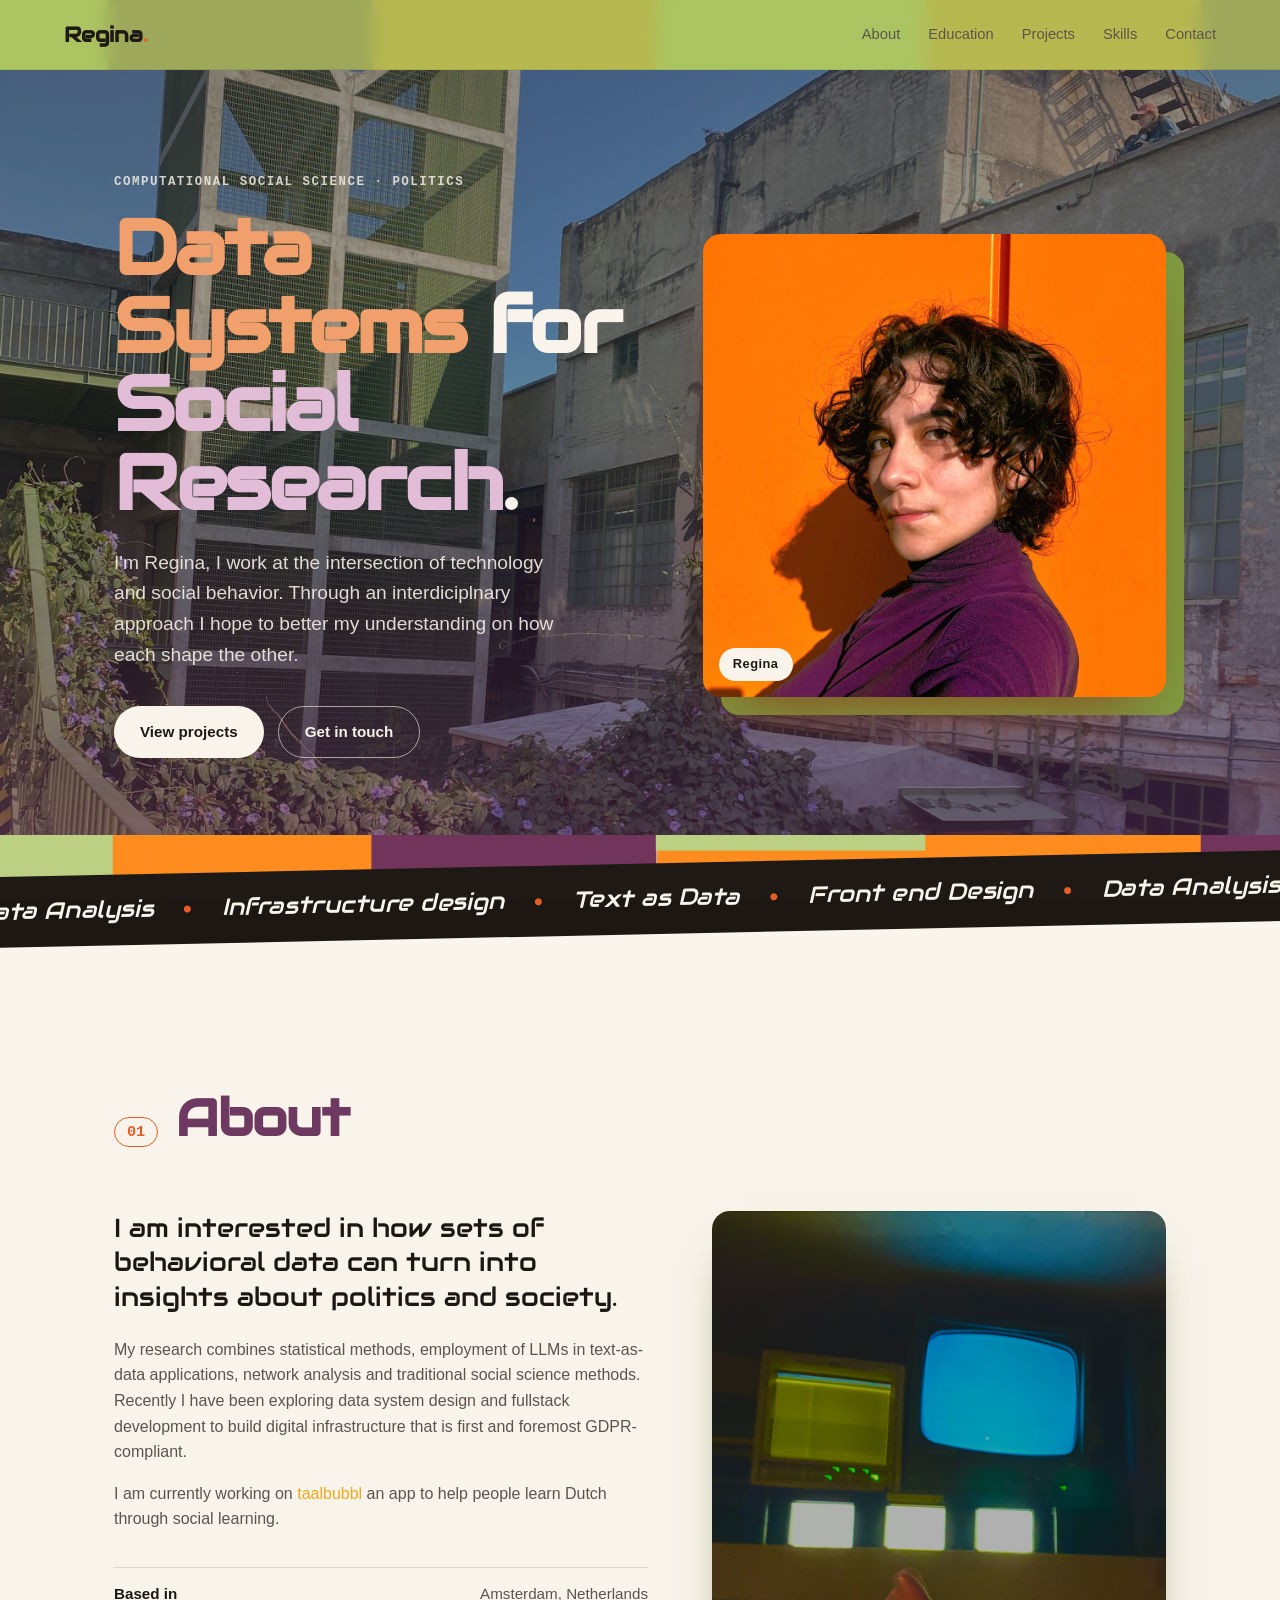
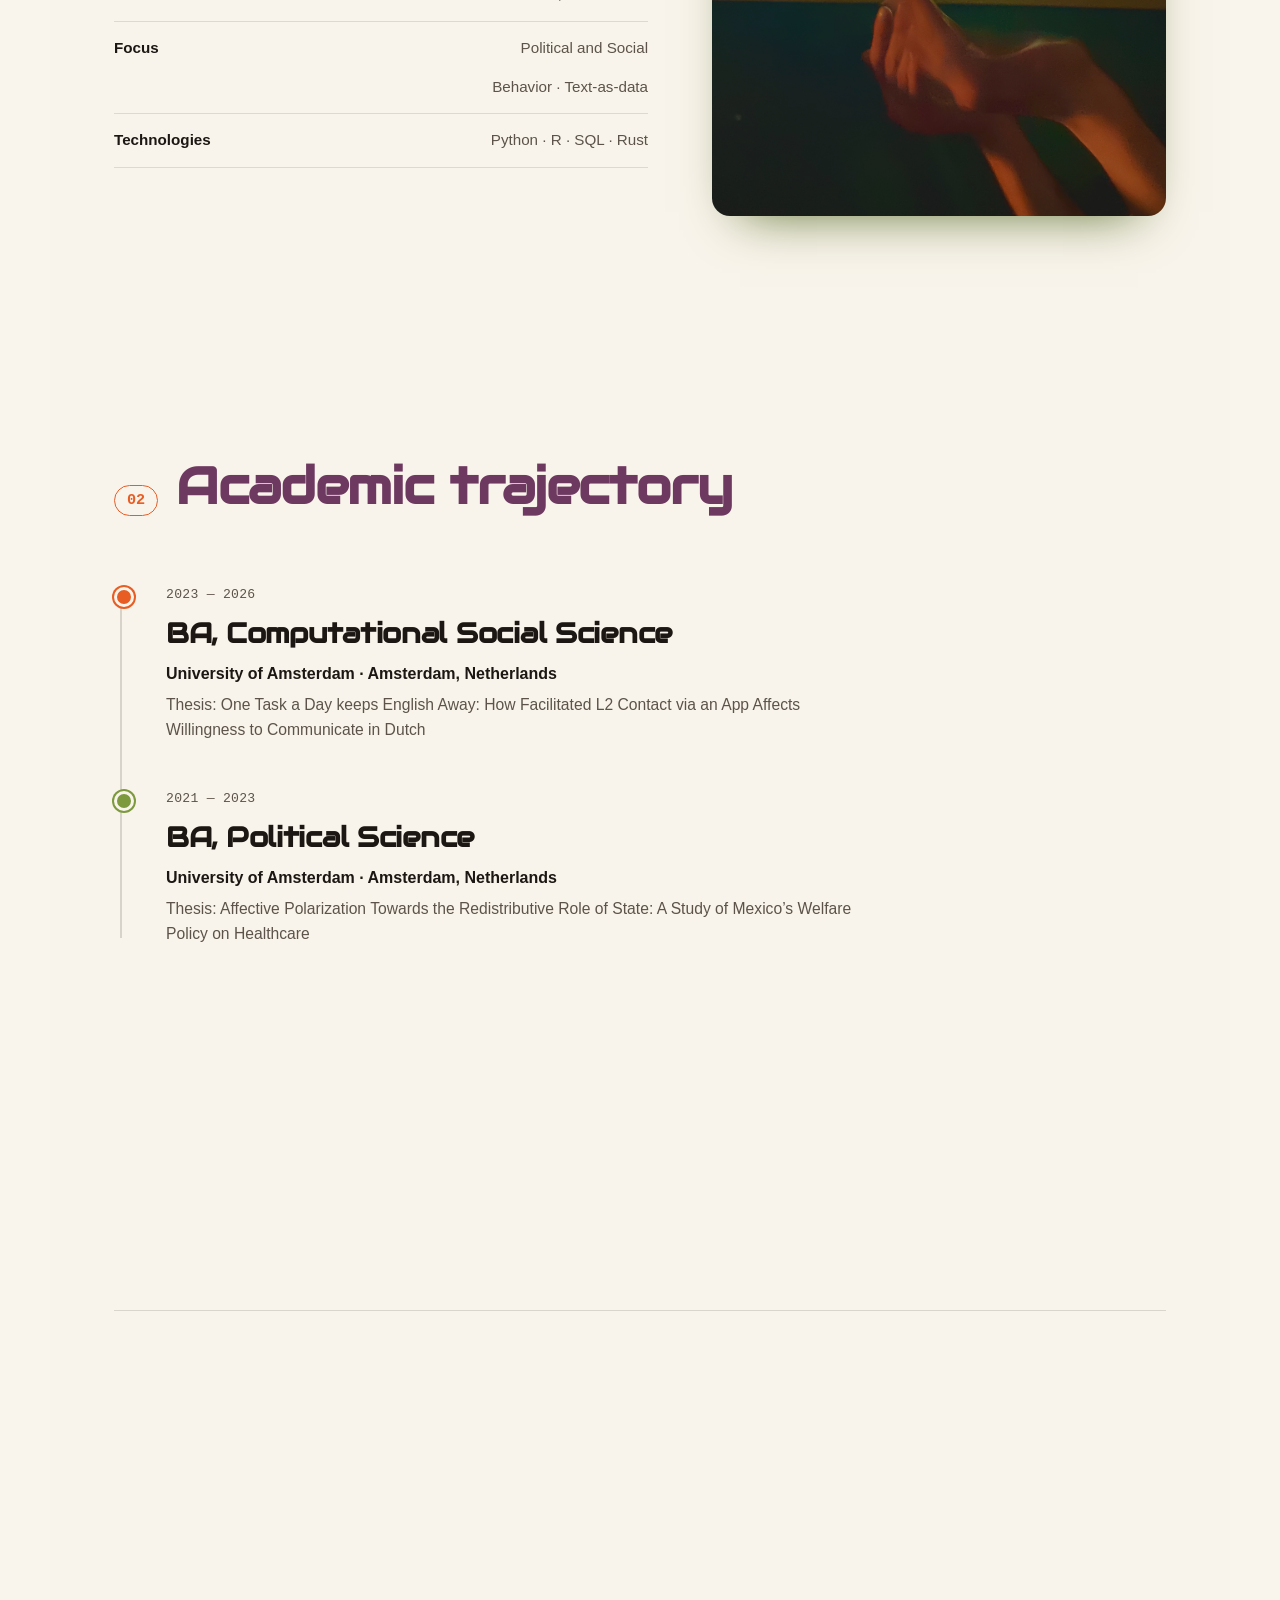
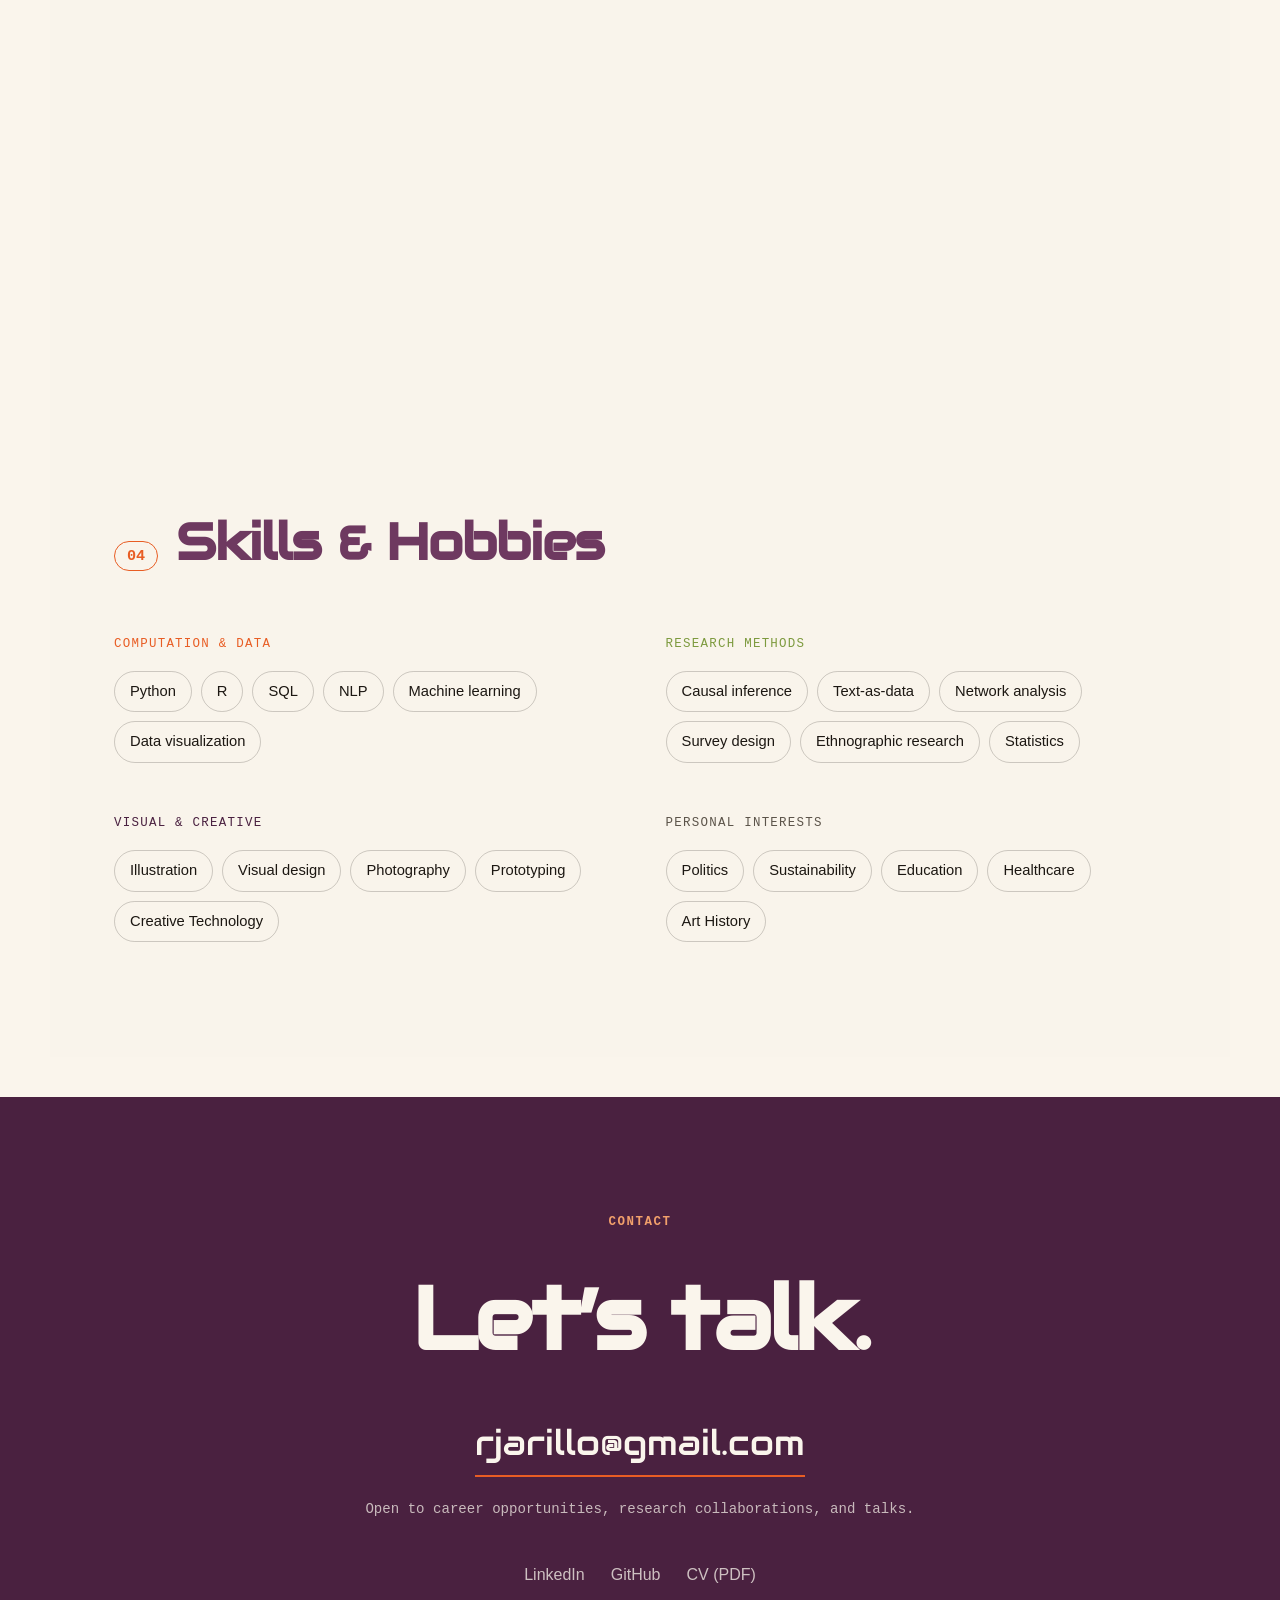
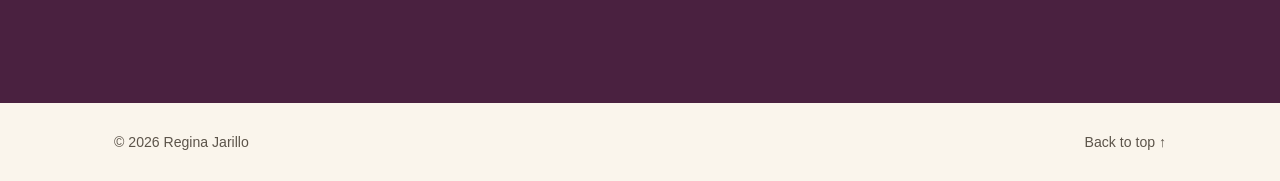
==== commit 07f7f23a: "Add personal interests list" ====
--- a/index.html
+++ b/index.html
@@ -241,6 +241,7 @@
           <ul class="skillset__tags">
             <!-- EDIT: your personal interests -->
             <li>Politics</li>
+            <li>Sustainability</li>
             <li>Education</li>
             <li>Healthcare</li>
             <li>Art History</li>
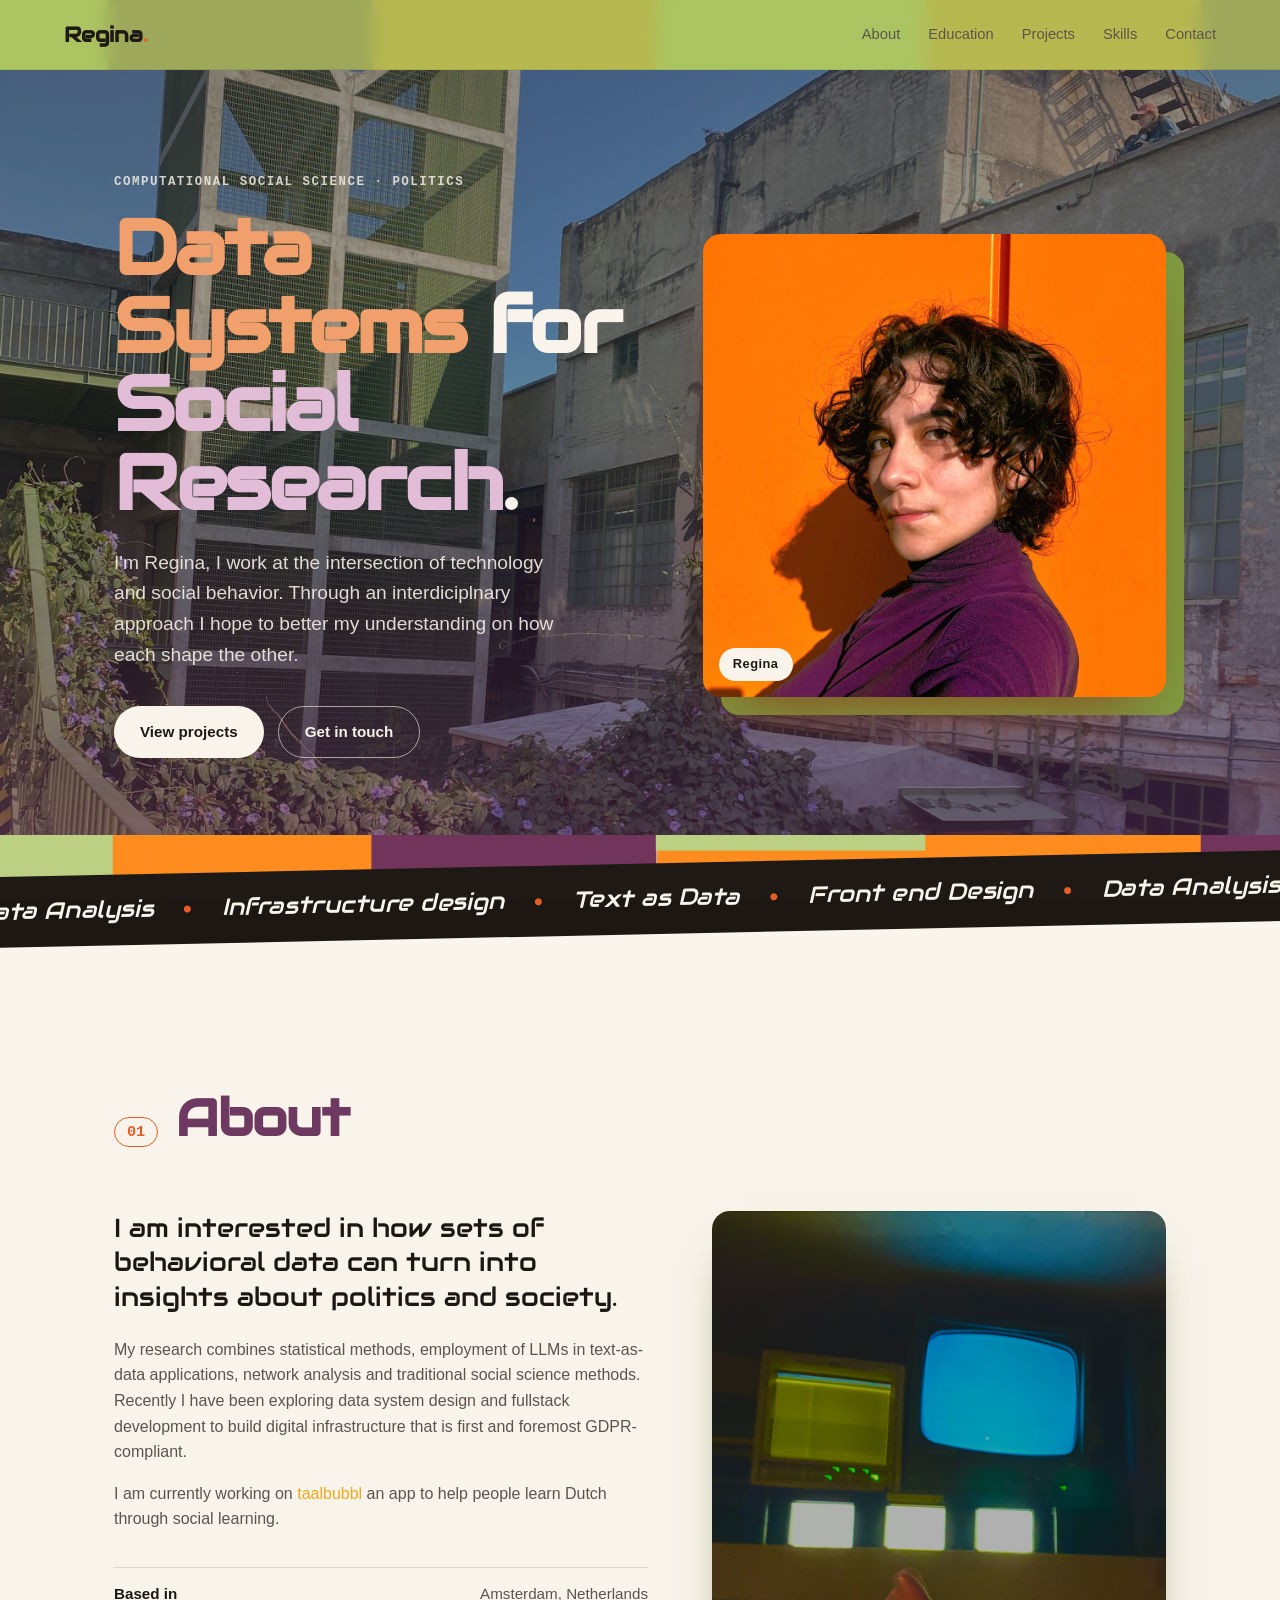
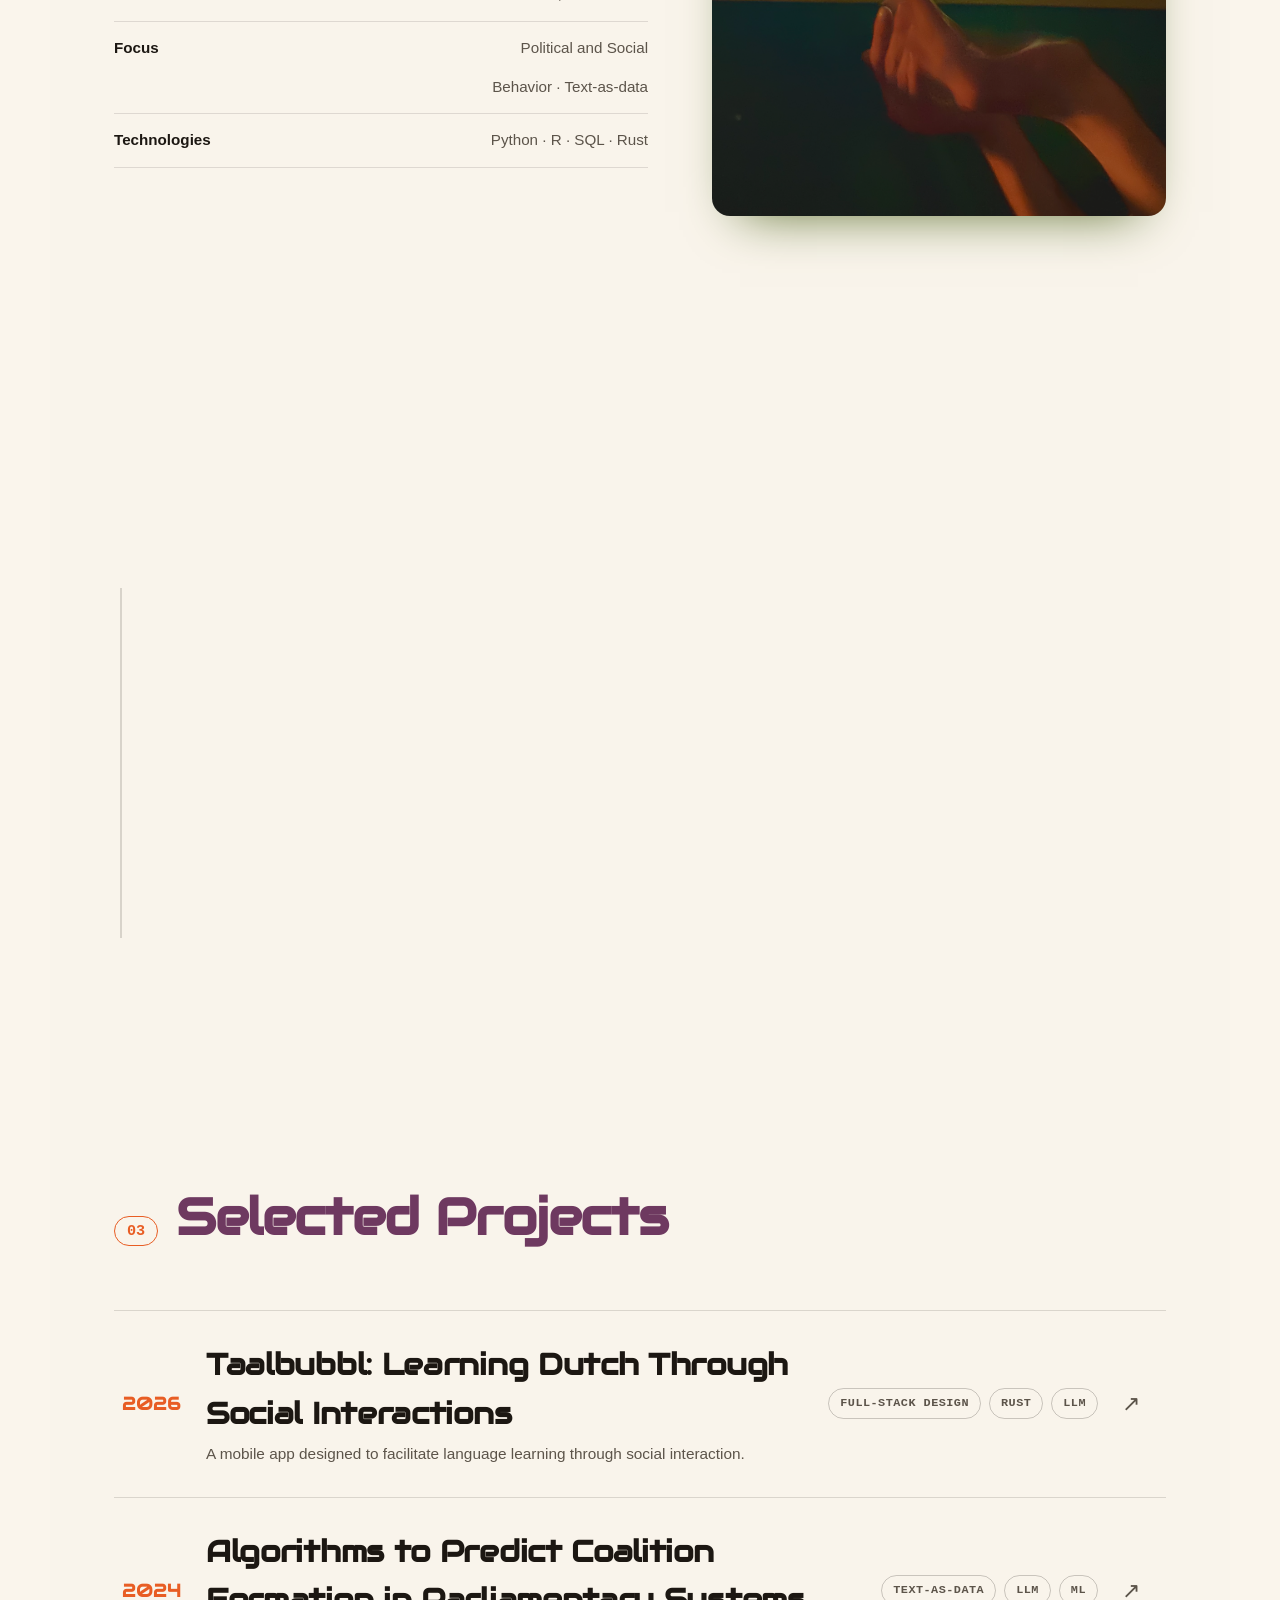
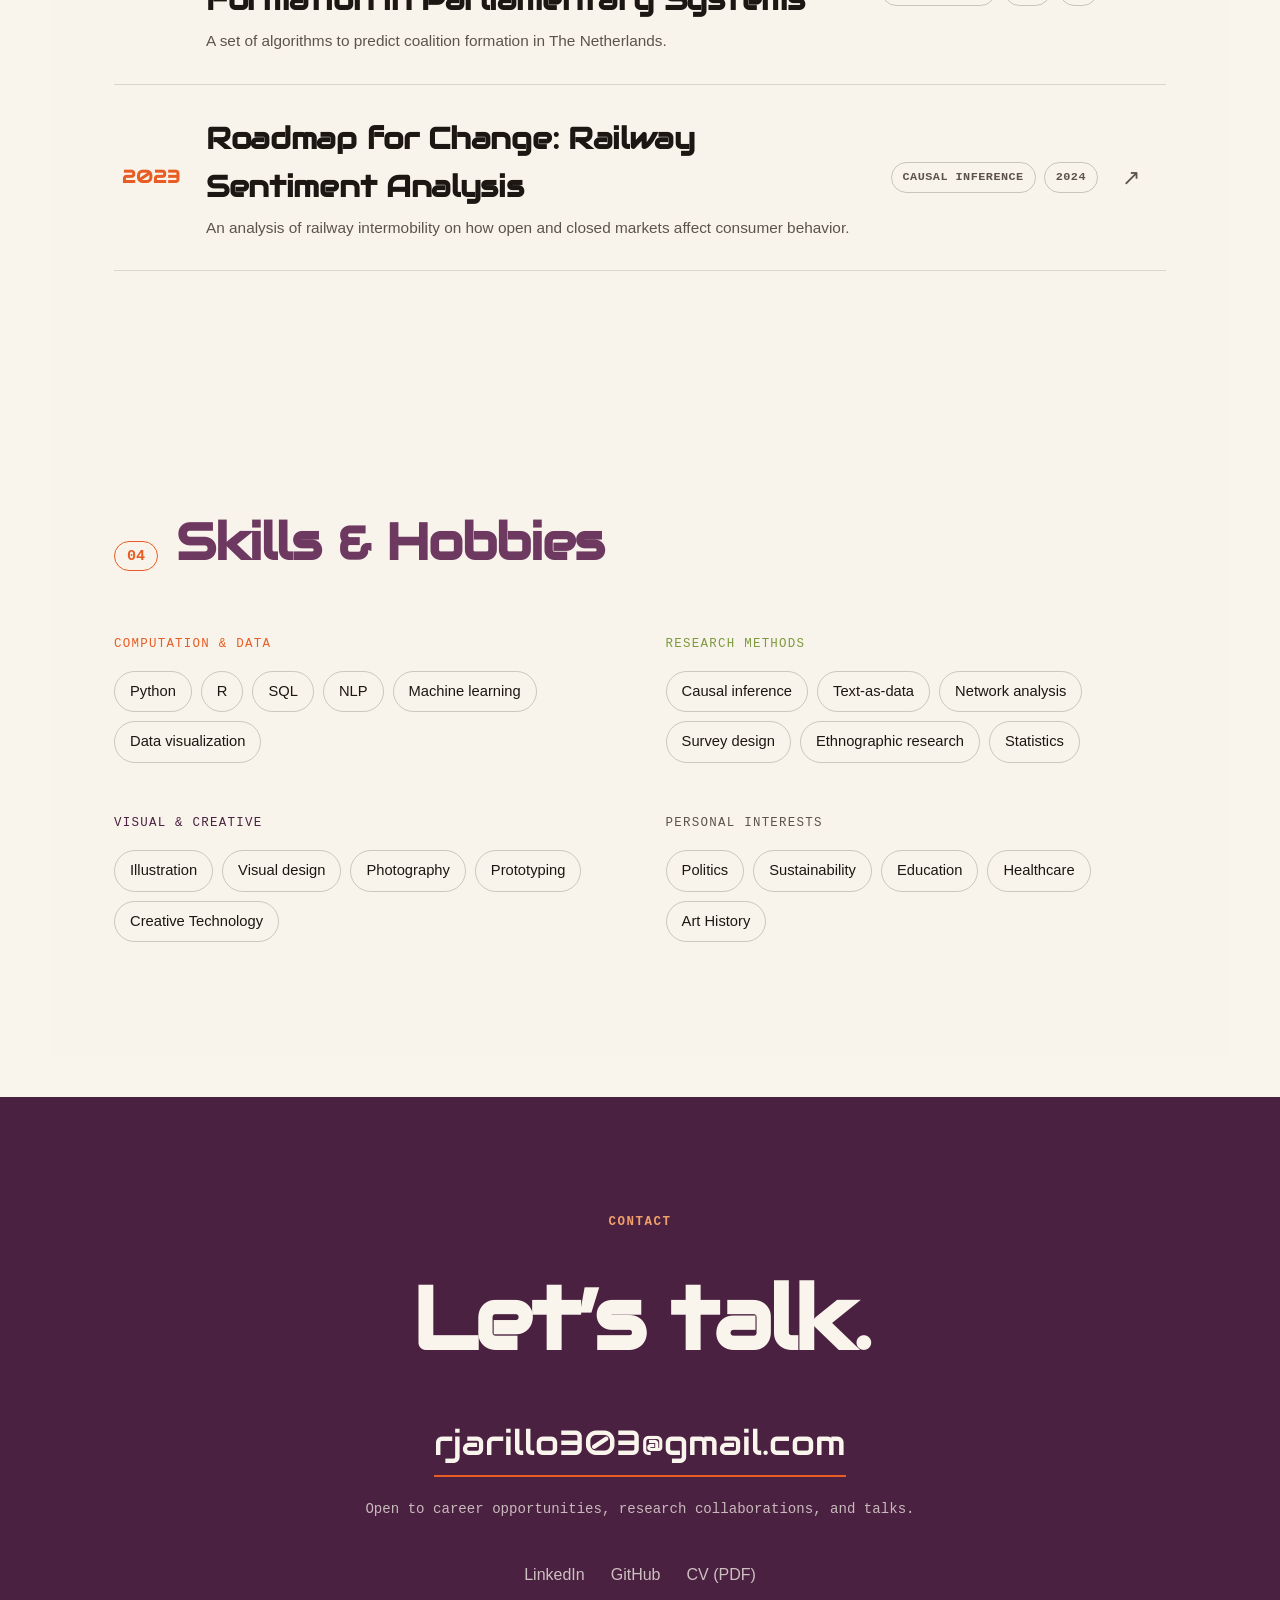
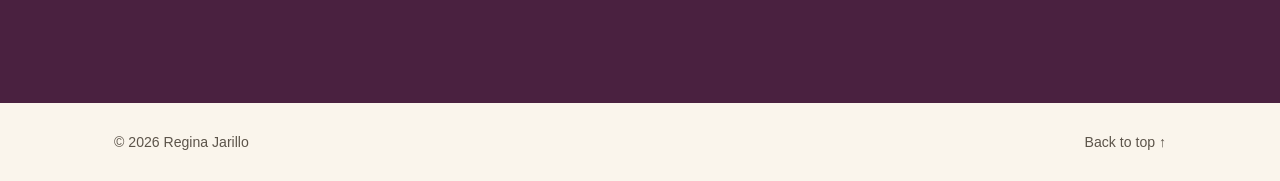
==== commit 91a361ee: "Update email address in contact section" ====
--- a/index.html
+++ b/index.html
@@ -255,7 +255,7 @@
       <div class="contact__inner reveal">
         <p class="eyebrow">Contact</p>
         <h2 class="contact__title">Let’s talk.</h2>
-        <a class="contact__email" href="mailto:rjarillo@gmail.com">rjarillo@gmail.com</a>
+        <a class="contact__email" href="mailto:rjarillo303@gmail.com">rjarillo303@gmail.com</a>
         <p class="contact__sub">Open to career opportunities, research collaborations, and talks.</p>
         <div class="contact__links">
           <a href="https://www.linkedin.com/in/regina-jarillo-romo-001210226/">LinkedIn</a>
